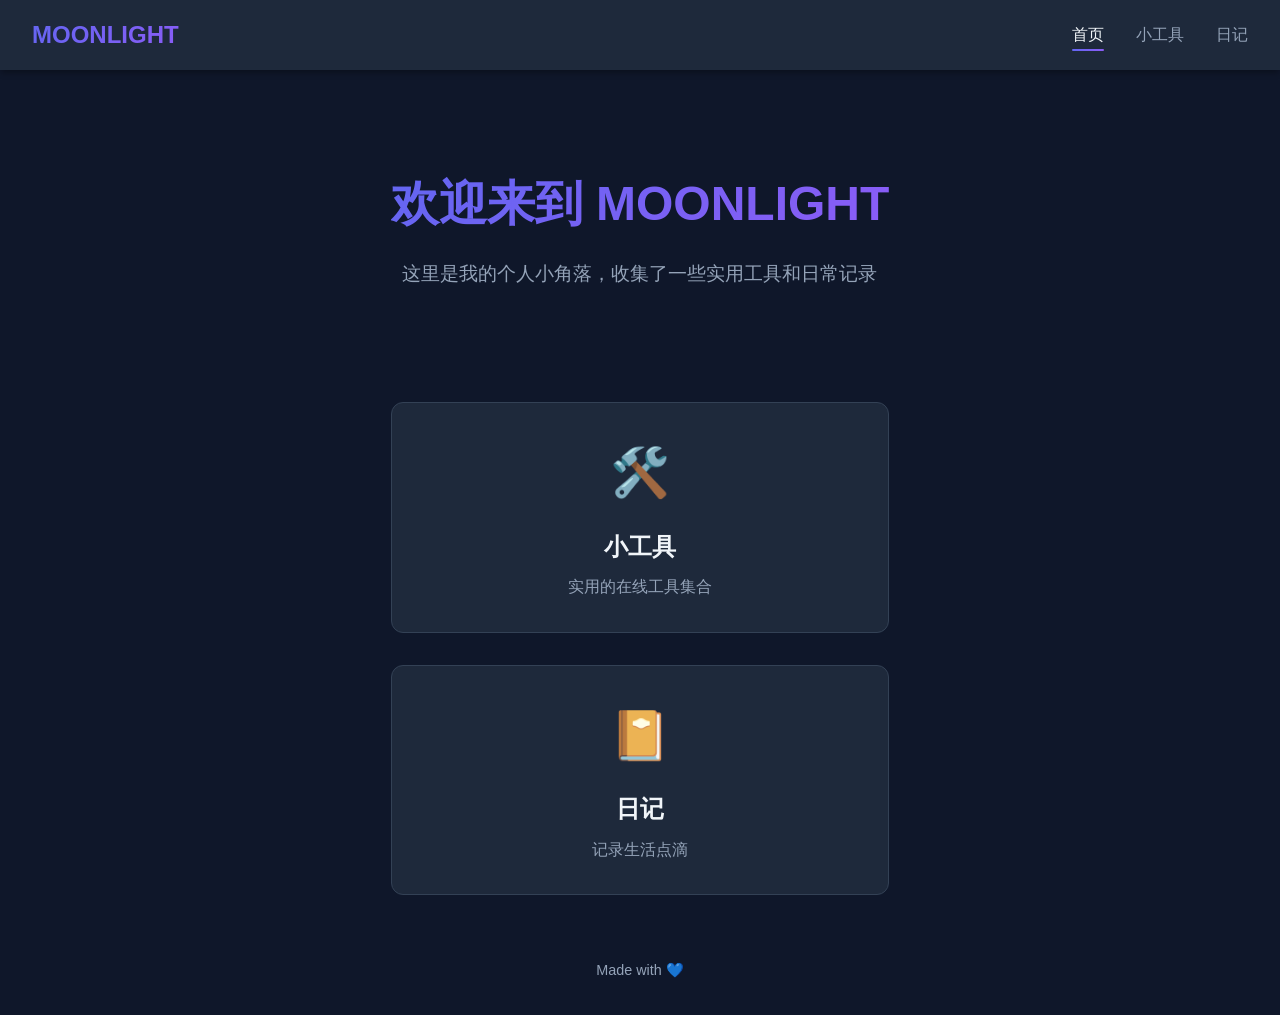
==== index.html @ 97c117bb "添加网站源代码文件" ====
<!DOCTYPE html>
<html lang="zh-CN">
<head>
    <meta charset="UTF-8">
    <meta name="viewport" content="width=device-width, initial-scale=1.0">
    <title>MOONLIGHT - 个人小站</title>
    <link rel="stylesheet" href="styles.css">
</head>
<body>
    <nav class="navbar">
        <div class="nav-brand">MOONLIGHT</div>
        <ul class="nav-links">
            <li><a href="index.html" class="active">首页</a></li>
            <li><a href="tools.html">小工具</a></li>
            <li><a href="diary.html">日记</a></li>
        </ul>
    </nav>

    <main class="container">
        <section class="hero">
            <h1>欢迎来到 MOONLIGHT</h1>
            <p class="subtitle">这里是我的个人小角落，收集了一些实用工具和日常记录</p>
        </section>

        <section class="cards">
            <a href="tools.html" class="card">
                <div class="card-icon">🛠️</div>
                <h2>小工具</h2>
                <p>实用的在线工具集合</p>
            </a>
            <a href="diary.html" class="card">
                <div class="card-icon">📔</div>
                <h2>日记</h2>
                <p>记录生活点滴</p>
            </a>
        </section>
    </main>

    <footer>
        <p>Made with 💙</p>
    </footer>

    <script src="app.js"></script>
</body>
</html>
---- styles.css ----
/* ========== 基础样式 ========== */
:root {
    --primary: #6366f1;
    --primary-dark: #4f46e5;
    --secondary: #8b5cf6;
    --bg: #0f172a;
    --bg-card: #1e293b;
    --bg-hover: #334155;
    --text: #f1f5f9;
    --text-muted: #94a3b8;
    --border: #334155;
    --success: #22c55e;
    --warning: #f59e0b;
    --danger: #ef4444;
    --radius: 12px;
    --shadow: 0 4px 6px -1px rgba(0, 0, 0, 0.3);
}

* {
    margin: 0;
    padding: 0;
    box-sizing: border-box;
}

body {
    font-family: -apple-system, BlinkMacSystemFont, 'Segoe UI', Roboto, 'Helvetica Neue', Arial, sans-serif;
    background: var(--bg);
    color: var(--text);
    line-height: 1.6;
    min-height: 100vh;
    display: flex;
    flex-direction: column;
}

/* ========== 导航栏 ========== */
.navbar {
    background: var(--bg-card);
    padding: 1rem 2rem;
    display: flex;
    justify-content: space-between;
    align-items: center;
    box-shadow: var(--shadow);
    position: sticky;
    top: 0;
    z-index: 100;
}

.nav-brand {
    font-size: 1.5rem;
    font-weight: bold;
    background: linear-gradient(135deg, var(--primary), var(--secondary));
    -webkit-background-clip: text;
    -webkit-text-fill-color: transparent;
    background-clip: text;
}

.nav-links {
    display: flex;
    list-style: none;
    gap: 2rem;
}

.nav-links a {
    color: var(--text-muted);
    text-decoration: none;
    font-weight: 500;
    transition: color 0.2s;
    padding: 0.5rem 0;
    position: relative;
}

.nav-links a:hover,
.nav-links a.active {
    color: var(--text);
}

.nav-links a.active::after {
    content: '';
    position: absolute;
    bottom: 0;
    left: 0;
    right: 0;
    height: 2px;
    background: linear-gradient(90deg, var(--primary), var(--secondary));
    border-radius: 2px;
}

/* ========== 主容器 ========== */
.container {
    max-width: 1200px;
    margin: 0 auto;
    padding: 2rem;
    flex: 1;
}

.page-title {
    font-size: 2rem;
    margin-bottom: 2rem;
    text-align: center;
}

/* ========== 首页 Hero ========== */
.hero {
    text-align: center;
    padding: 4rem 0;
}

.hero h1 {
    font-size: 3rem;
    margin-bottom: 1rem;
    background: linear-gradient(135deg, var(--primary), var(--secondary));
    -webkit-background-clip: text;
    -webkit-text-fill-color: transparent;
    background-clip: text;
}

.subtitle {
    color: var(--text-muted);
    font-size: 1.2rem;
}

/* ========== 卡片 ========== */
.cards {
    display: grid;
    grid-template-columns: repeat(auto-fit, minmax(280px, 1fr));
    gap: 2rem;
    margin-top: 3rem;
}

.card {
    background: var(--bg-card);
    padding: 2rem;
    border-radius: var(--radius);
    text-align: center;
    text-decoration: none;
    color: var(--text);
    transition: all 0.3s ease;
    border: 1px solid var(--border);
}

.card:hover {
    transform: translateY(-5px);
    border-color: var(--primary);
    box-shadow: 0 10px 40px rgba(99, 102, 241, 0.2);
}

.card-icon {
    font-size: 3rem;
    margin-bottom: 1rem;
}

.card h2 {
    margin-bottom: 0.5rem;
    color: var(--text);
}

.card p {
    color: var(--text-muted);
}

/* ========== 工具页面 ========== */
.tools-grid {
    display: grid;
    grid-template-columns: repeat(auto-fit, minmax(320px, 1fr));
    gap: 1.5rem;
}

.tool-card {
    background: var(--bg-card);
    border-radius: var(--radius);
    padding: 1.5rem;
    border: 1px solid var(--border);
}

.tool-card h3 {
    margin-bottom: 1rem;
    color: var(--primary);
    font-size: 1.1rem;
}

.tool-content {
    display: flex;
    flex-direction: column;
    gap: 0.75rem;
}

.tool-content input,
.tool-content textarea {
    background: var(--bg);
    border: 1px solid var(--border);
    color: var(--text);
    padding: 0.75rem;
    border-radius: 8px;
    font-size: 0.95rem;
    font-family: inherit;
}

.tool-content input:focus,
.tool-content textarea:focus {
    outline: none;
    border-color: var(--primary);
}

.tool-content textarea {
    min-height: 120px;
    resize: vertical;
}

.tool-options {
    display: flex;
    flex-direction: column;
    gap: 0.5rem;
    font-size: 0.9rem;
}

.tool-options label {
    display: flex;
    align-items: center;
    gap: 0.5rem;
    color: var(--text-muted);
}

.tool-options input[type="checkbox"] {
    width: auto;
}

/* 按钮样式 */
button {
    background: var(--primary);
    color: white;
    border: none;
    padding: 0.75rem 1.5rem;
    border-radius: 8px;
    cursor: pointer;
    font-size: 0.95rem;
    transition: all 0.2s;
    font-family: inherit;
}

button:hover {
    background: var(--primary-dark);
}

.btn-secondary {
    background: var(--bg-hover);
}

.btn-secondary:hover {
    background: var(--border);
}

.btn-small {
    padding: 0.4rem 0.8rem;
    font-size: 0.85rem;
}

/* 待办事项 */
.todo-input-group {
    display: flex;
    gap: 0.5rem;
}

.todo-input-group input {
    flex: 1;
}

.todo-list {
    list-style: none;
    max-height: 200px;
    overflow-y: auto;
}

.todo-item {
    display: flex;
    align-items: center;
    gap: 0.5rem;
    padding: 0.5rem;
    background: var(--bg);
    border-radius: 6px;
    margin-bottom: 0.5rem;
}

.todo-item input[type="checkbox"] {
    width: auto;
}

.todo-item.completed span {
    text-decoration: line-through;
    color: var(--text-muted);
}

.todo-item button {
    margin-left: auto;
    padding: 0.25rem 0.5rem;
    background: var(--danger);
    font-size: 0.8rem;
}

/* 计时器 */
.timer-display {
    font-size: 3rem;
    font-weight: bold;
    text-align: center;
    font-family: 'Courier New', monospace;
    color: var(--primary);
}

.timer-buttons {
    display: flex;
    gap: 0.5rem;
    justify-content: center;
}

.timer-presets {
    display: flex;
    gap: 0.5rem;
    justify-content: center;
    margin-top: 0.5rem;
}

/* 字节转换 */
.byte-inputs label {
    display: flex;
    justify-content: space-between;
    align-items: center;
    color: var(--text-muted);
    font-size: 0.9rem;
}

.byte-inputs input {
    width: 60%;
}

/* JSON 按钮 */
.json-buttons {
    display: flex;
    gap: 0.5rem;
}

/* ========== 日记页面 ========== */
.diary-layout {
    display: grid;
    grid-template-columns: 1fr 1fr;
    gap: 2rem;
}

@media (max-width: 900px) {
    .diary-layout {
        grid-template-columns: 1fr;
    }
}

.diary-write,
.diary-list {
    background: var(--bg-card);
    border-radius: var(--radius);
    padding: 1.5rem;
    border: 1px solid var(--border);
}

.diary-write h2,
.diary-list h2 {
    margin-bottom: 1rem;
    font-size: 1.2rem;
}

.diary-form {
    display: flex;
    flex-direction: column;
    gap: 1rem;
}

.diary-form input,
.diary-form textarea {
    background: var(--bg);
    border: 1px solid var(--border);
    color: var(--text);
    padding: 0.75rem;
    border-radius: 8px;
    font-family: inherit;
}

.diary-form textarea {
    min-height: 150px;
    resize: vertical;
}

.diary-tags {
    display: flex;
    flex-direction: column;
    gap: 0.5rem;
}

.tag-list {
    display: flex;
    flex-wrap: wrap;
    gap: 0.5rem;
}

.tag {
    background: var(--primary);
    color: white;
    padding: 0.25rem 0.75rem;
    border-radius: 20px;
    font-size: 0.85rem;
    display: flex;
    align-items: center;
    gap: 0.25rem;
}

.tag button {
    background: none;
    padding: 0;
    font-size: 1rem;
    line-height: 1;
}

.diary-filter input {
    width: 100%;
    background: var(--bg);
    border: 1px solid var(--border);
    color: var(--text);
    padding: 0.75rem;
    border-radius: 8px;
    margin-bottom: 1rem;
}

.diary-entry {
    background: var(--bg);
    border-radius: 8px;
    padding: 1rem;
    margin-bottom: 1rem;
    border-left: 3px solid var(--primary);
}

.diary-entry h3 {
    font-size: 1rem;
    margin-bottom: 0.25rem;
}

.diary-entry .date {
    font-size: 0.85rem;
    color: var(--text-muted);
    margin-bottom: 0.5rem;
}

.diary-entry .content {
    color: var(--text-muted);
    font-size: 0.95rem;
    line-height: 1.5;
    margin-bottom: 0.5rem;
    white-space: pre-wrap;
}

.diary-entry .entry-tags {
    display: flex;
    gap: 0.5rem;
    flex-wrap: wrap;
}

.diary-entry .entry-tag {
    background: var(--bg-hover);
    color: var(--text-muted);
    padding: 0.15rem 0.5rem;
    border-radius: 12px;
    font-size: 0.75rem;
}

.diary-entry .actions {
    display: flex;
    gap: 0.5rem;
    margin-top: 0.75rem;
}

.diary-entry .actions button {
    padding: 0.4rem 0.8rem;
    font-size: 0.85rem;
}

.diary-entry .actions .btn-danger {
    background: var(--danger);
}

.empty-state {
    text-align: center;
    color: var(--text-muted);
    padding: 2rem;
}

/* ========== Footer ========== */
footer {
    text-align: center;
    padding: 2rem;
    color: var(--text-muted);
    font-size: 0.9rem;
}

/* ========== 响应式 ========== */
@media (max-width: 768px) {
    .navbar {
        flex-direction: column;
        gap: 1rem;
        padding: 1rem;
    }

    .nav-links {
        gap: 1rem;
    }

    .hero h1 {
        font-size: 2rem;
    }

    .container {
        padding: 1rem;
    }

    .tools-grid {
        grid-template-columns: 1fr;
    }

    .timer-display {
        font-size: 2rem;
    }
}

/* ========== 滚动条 ========== */
::-webkit-scrollbar {
    width: 8px;
    height: 8px;
}

::-webkit-scrollbar-track {
    background: var(--bg);
}

::-webkit-scrollbar-thumb {
    background: var(--border);
    border-radius: 4px;
}

::-webkit-scrollbar-thumb:hover {
    background: var(--bg-hover);
}

/* ========== 选中样式 ========== */
::selection {
    background: var(--primary);
    color: white;
}
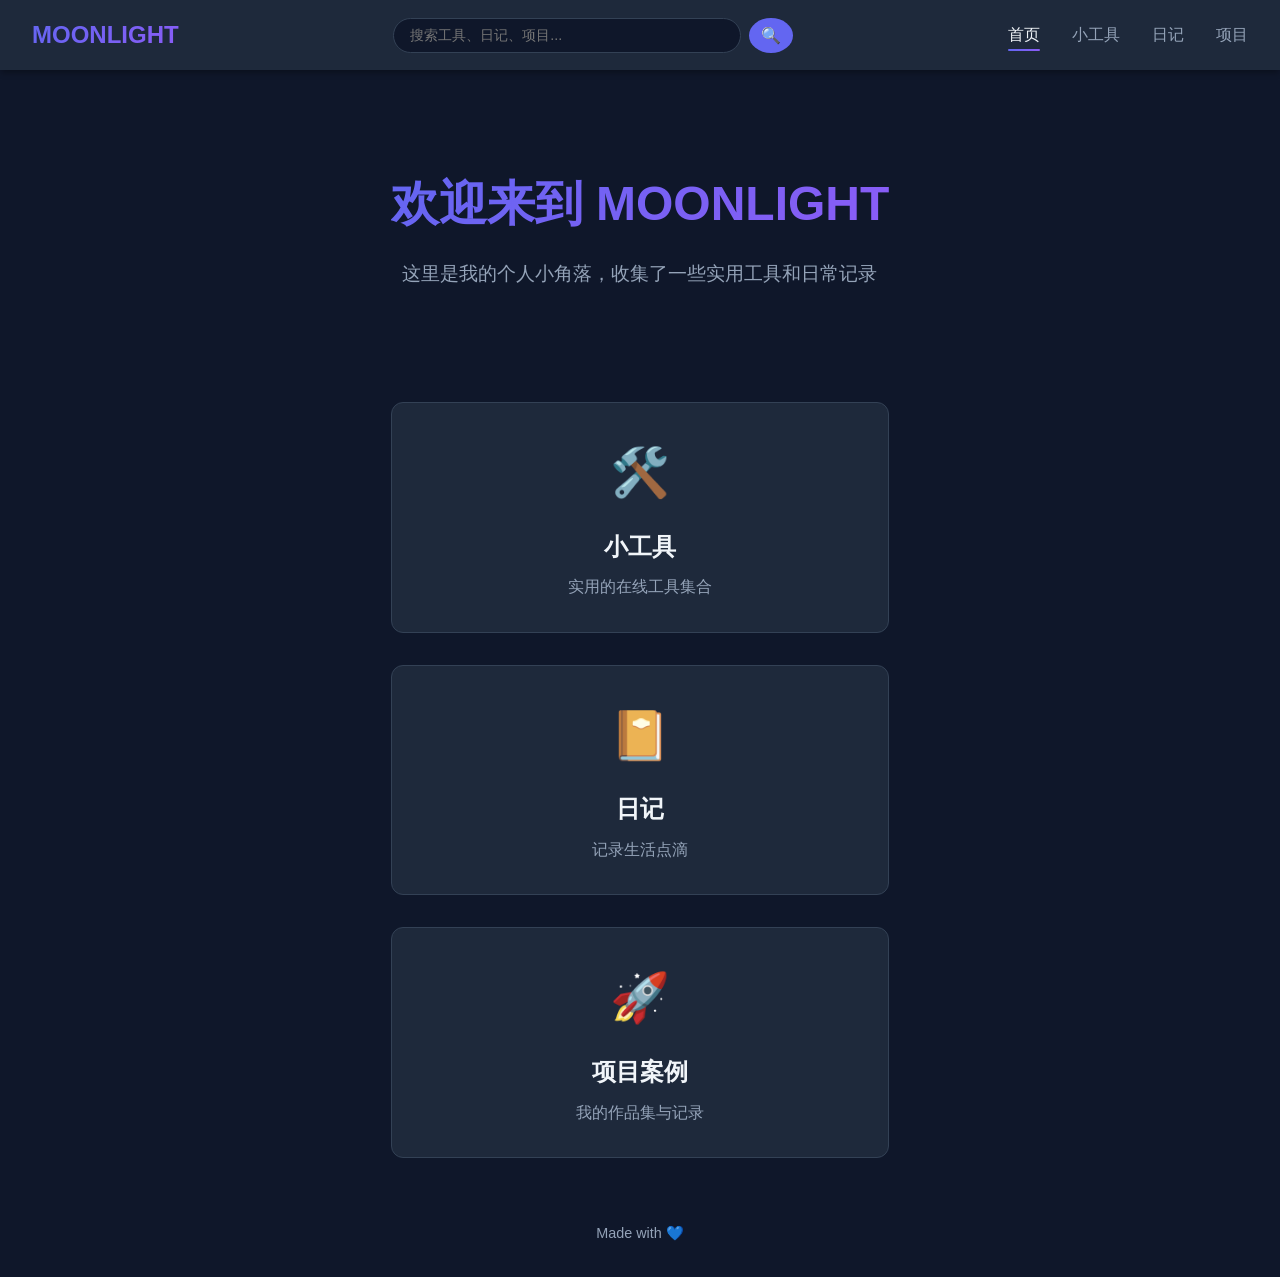
==== commit 5409b483: "增加搜索和评论" ====
--- a/index.html
+++ b/index.html
@@ -9,10 +9,18 @@
 <body>
     <nav class="navbar">
         <div class="nav-brand">MOONLIGHT</div>
+        <div class="nav-center">
+            <div class="global-search">
+                <input type="text" id="global-search-input" placeholder="搜索工具、日记、项目...">
+                <button id="search-btn" onclick="performGlobalSearch()">🔍</button>
+                <div id="search-results" class="search-dropdown"></div>
+            </div>
+        </div>
         <ul class="nav-links">
             <li><a href="index.html" class="active">首页</a></li>
             <li><a href="tools.html">小工具</a></li>
             <li><a href="diary.html">日记</a></li>
+            <li><a href="projects.html">项目</a></li>
         </ul>
     </nav>
 
@@ -33,6 +41,11 @@
                 <h2>日记</h2>
                 <p>记录生活点滴</p>
             </a>
+            <a href="projects.html" class="card">
+                <div class="card-icon">🚀</div>
+                <h2>项目案例</h2>
+                <p>我的作品集与记录</p>
+            </a>
         </section>
     </main>
 
--- a/styles.css
+++ b/styles.css
@@ -45,6 +45,101 @@
     z-index: 100;
 }
 
+.nav-center {
+    flex: 1;
+    display: flex;
+    justify-content: center;
+    max-width: 400px;
+    margin: 0 2rem;
+}
+
+/* ========== 全局搜索 ========== */
+.global-search {
+    position: relative;
+    width: 100%;
+    display: flex;
+    gap: 0.5rem;
+}
+
+.global-search input {
+    flex: 1;
+    background: var(--bg);
+    border: 1px solid var(--border);
+    color: var(--text);
+    padding: 0.5rem 1rem;
+    border-radius: 20px;
+    font-size: 0.9rem;
+    outline: none;
+    transition: border-color 0.2s;
+}
+
+.global-search input:focus {
+    border-color: var(--primary);
+}
+
+.global-search button {
+    padding: 0.5rem 0.75rem;
+    border-radius: 50%;
+    font-size: 1rem;
+}
+
+.search-dropdown {
+    position: absolute;
+    top: 100%;
+    left: 0;
+    right: 0;
+    background: var(--bg-card);
+    border: 1px solid var(--border);
+    border-radius: var(--radius);
+    margin-top: 0.5rem;
+    max-height: 300px;
+    overflow-y: auto;
+    display: none;
+    box-shadow: var(--shadow);
+    z-index: 101;
+}
+
+.search-dropdown.active {
+    display: block;
+}
+
+.search-result-item {
+    padding: 0.75rem 1rem;
+    cursor: pointer;
+    border-bottom: 1px solid var(--border);
+    transition: background 0.2s;
+}
+
+.search-result-item:last-child {
+    border-bottom: none;
+}
+
+.search-result-item:hover {
+    background: var(--bg-hover);
+}
+
+.search-result-item .result-type {
+    font-size: 0.75rem;
+    color: var(--primary);
+    margin-bottom: 0.25rem;
+}
+
+.search-result-item .result-title {
+    font-weight: 500;
+    margin-bottom: 0.25rem;
+}
+
+.search-result-item .result-desc {
+    font-size: 0.85rem;
+    color: var(--text-muted);
+}
+
+.search-no-results {
+    padding: 1rem;
+    text-align: center;
+    color: var(--text-muted);
+}
+
 .nav-brand {
     font-size: 1.5rem;
     font-weight: bold;
@@ -503,8 +598,17 @@
         padding: 1rem;
     }
 
+    .nav-center {
+        order: 3;
+        width: 100%;
+        max-width: none;
+        margin: 0;
+    }
+
     .nav-links {
         gap: 1rem;
+        flex-wrap: wrap;
+        justify-content: center;
     }
 
     .hero h1 {
@@ -521,6 +625,10 @@
 
     .timer-display {
         font-size: 2rem;
+    }
+
+    .project-filter {
+        flex-direction: column;
     }
 }
 
@@ -543,6 +651,284 @@
     background: var(--bg-hover);
 }
 
+/* ========== 项目页面 ========== */
+.projects-layout {
+    display: grid;
+    grid-template-columns: 1fr 1fr;
+    gap: 2rem;
+}
+
+@media (max-width: 900px) {
+    .projects-layout {
+        grid-template-columns: 1fr;
+    }
+
+    .project-detail {
+        position: fixed;
+        top: 0;
+        left: 0;
+        right: 0;
+        bottom: 0;
+        z-index: 200;
+        border-radius: 0;
+        overflow-y: auto;
+    }
+
+    .nav-center {
+        display: none;
+    }
+}
+
+.projects-list {
+    background: var(--bg-card);
+    border-radius: var(--radius);
+    padding: 1.5rem;
+    border: 1px solid var(--border);
+}
+
+.project-filter {
+    display: flex;
+    gap: 1rem;
+    margin-bottom: 1.5rem;
+}
+
+.project-filter input {
+    flex: 1;
+    background: var(--bg);
+    border: 1px solid var(--border);
+    color: var(--text);
+    padding: 0.75rem;
+    border-radius: 8px;
+}
+
+.project-form {
+    background: var(--bg);
+    border-radius: 8px;
+    padding: 1.5rem;
+    margin-bottom: 1.5rem;
+    border: 1px solid var(--border);
+}
+
+.project-form h3 {
+    margin-bottom: 1rem;
+    color: var(--primary);
+}
+
+.project-form input,
+.project-form textarea {
+    width: 100%;
+    background: var(--bg-card);
+    border: 1px solid var(--border);
+    color: var(--text);
+    padding: 0.75rem;
+    border-radius: 8px;
+    margin-bottom: 0.75rem;
+    font-family: inherit;
+}
+
+.project-form textarea {
+    min-height: 100px;
+    resize: vertical;
+}
+
+.form-actions {
+    display: flex;
+    gap: 0.5rem;
+}
+
+.project-item {
+    background: var(--bg);
+    border-radius: 8px;
+    padding: 1.25rem;
+    margin-bottom: 1rem;
+    border: 1px solid var(--border);
+    cursor: pointer;
+    transition: all 0.2s;
+}
+
+.project-item:hover {
+    border-color: var(--primary);
+    transform: translateX(5px);
+}
+
+.project-item h3 {
+    font-size: 1.1rem;
+    margin-bottom: 0.5rem;
+    color: var(--text);
+}
+
+.project-item p {
+    color: var(--text-muted);
+    font-size: 0.9rem;
+    line-height: 1.5;
+    margin-bottom: 0.75rem;
+    display: -webkit-box;
+    -webkit-line-clamp: 2;
+    -webkit-box-orient: vertical;
+    overflow: hidden;
+}
+
+.project-item .project-meta {
+    display: flex;
+    justify-content: space-between;
+    align-items: center;
+    font-size: 0.85rem;
+    color: var(--text-muted);
+}
+
+.project-item .project-tags {
+    display: flex;
+    gap: 0.5rem;
+    flex-wrap: wrap;
+}
+
+.project-item .project-tag {
+    background: var(--bg-hover);
+    padding: 0.2rem 0.6rem;
+    border-radius: 12px;
+    font-size: 0.75rem;
+}
+
+.project-detail {
+    background: var(--bg-card);
+    border-radius: var(--radius);
+    padding: 1.5rem;
+    border: 1px solid var(--border);
+    position: sticky;
+    top: 80px;
+    max-height: calc(100vh - 100px);
+    overflow-y: auto;
+}
+
+.detail-header {
+    display: flex;
+    justify-content: space-between;
+    align-items: flex-start;
+    margin-bottom: 1rem;
+}
+
+.detail-header h2 {
+    font-size: 1.5rem;
+    color: var(--text);
+}
+
+.btn-close {
+    background: none;
+    border: none;
+    color: var(--text-muted);
+    font-size: 1.5rem;
+    cursor: pointer;
+    padding: 0;
+    width: 32px;
+    height: 32px;
+    display: flex;
+    align-items: center;
+    justify-content: center;
+    border-radius: 50%;
+}
+
+.btn-close:hover {
+    background: var(--bg-hover);
+    color: var(--text);
+}
+
+#detail-content {
+    color: var(--text-muted);
+    line-height: 1.8;
+    margin-bottom: 1rem;
+    white-space: pre-wrap;
+}
+
+#detail-content a {
+    color: var(--primary);
+    word-break: break-all;
+}
+
+/* 评论区 */
+.comments-section {
+    margin-top: 2rem;
+    padding-top: 2rem;
+    border-top: 1px solid var(--border);
+}
+
+.comments-section h3 {
+    margin-bottom: 1rem;
+    font-size: 1.1rem;
+}
+
+.comment-form {
+    background: var(--bg);
+    border-radius: 8px;
+    padding: 1rem;
+    margin-bottom: 1.5rem;
+}
+
+.comment-form input,
+.comment-form textarea {
+    width: 100%;
+    background: var(--bg-card);
+    border: 1px solid var(--border);
+    color: var(--text);
+    padding: 0.75rem;
+    border-radius: 8px;
+    margin-bottom: 0.75rem;
+    font-family: inherit;
+}
+
+.comment-form input {
+    max-width: 200px;
+}
+
+.comment-form textarea {
+    min-height: 80px;
+    resize: vertical;
+}
+
+.comment-item {
+    background: var(--bg);
+    border-radius: 8px;
+    padding: 1rem;
+    margin-bottom: 1rem;
+}
+
+.comment-item .comment-header {
+    display: flex;
+    justify-content: space-between;
+    align-items: center;
+    margin-bottom: 0.5rem;
+}
+
+.comment-item .comment-author {
+    font-weight: 500;
+    color: var(--primary);
+}
+
+.comment-item .comment-time {
+    font-size: 0.8rem;
+    color: var(--text-muted);
+}
+
+.comment-item .comment-content {
+    color: var(--text-muted);
+    line-height: 1.6;
+}
+
+.comment-item .comment-actions {
+    margin-top: 0.5rem;
+}
+
+.comment-item .comment-actions button {
+    padding: 0.25rem 0.5rem;
+    font-size: 0.8rem;
+    background: var(--danger);
+}
+
+.no-comments {
+    text-align: center;
+    color: var(--text-muted);
+    padding: 2rem;
+}
+
 /* ========== 选中样式 ========== */
 ::selection {
     background: var(--primary);
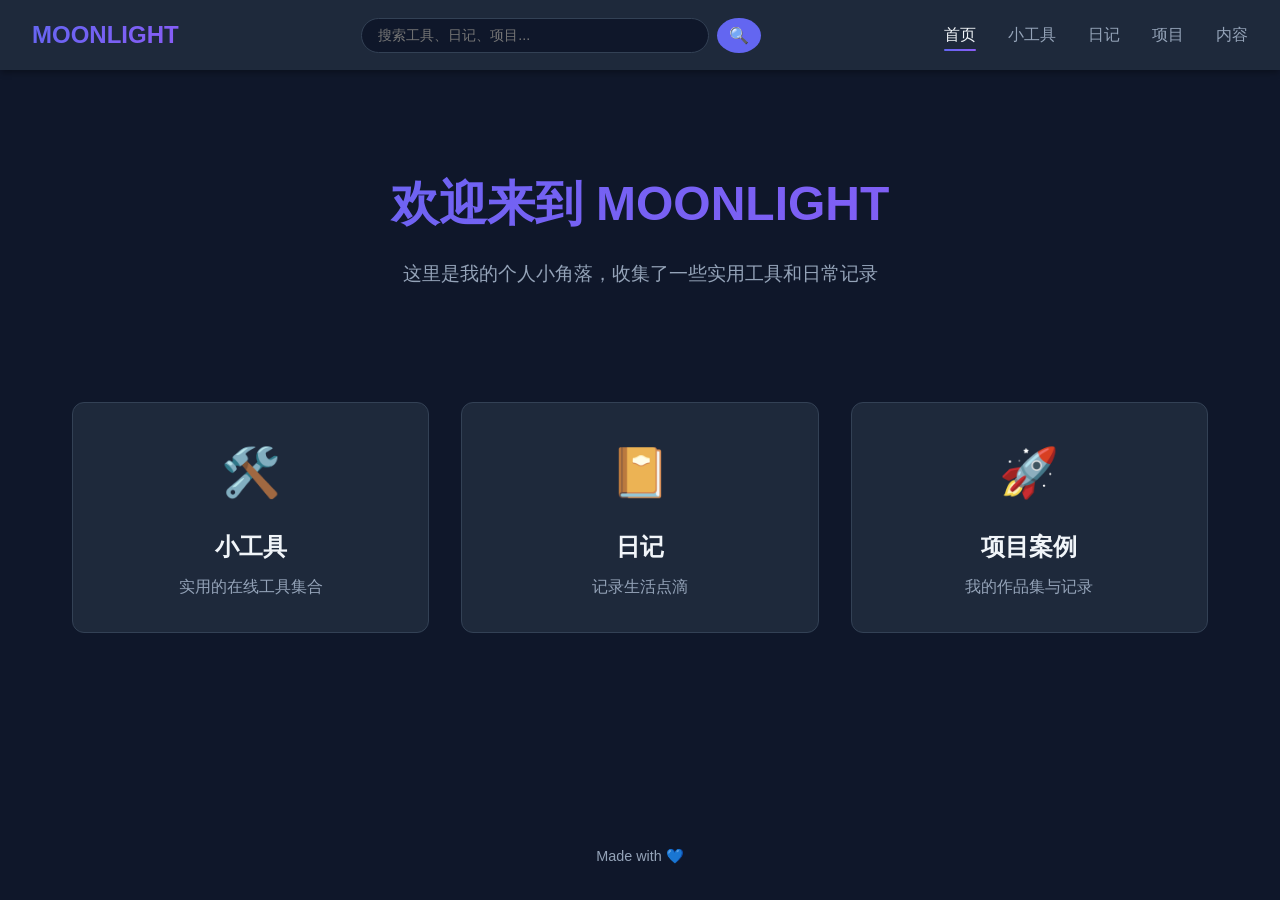
==== commit 74ab8143: "重构样式并新增内容中心页面 - 整理 styles.css 结构，修复移动端响应式 bug - 新增 content.html 内容分享页面，支持 Markdown 文章、本地视频和 HTML 演示 " ====
--- a/index.html
+++ b/index.html
@@ -21,6 +21,7 @@
             <li><a href="tools.html">小工具</a></li>
             <li><a href="diary.html">日记</a></li>
             <li><a href="projects.html">项目</a></li>
+            <li><a href="content.html">内容</a></li>
         </ul>
     </nav>
 
--- a/styles.css
+++ b/styles.css
@@ -1,4 +1,4 @@
-/* ========== 基础样式 ========== */
+/* ========== 变量与重置 ========== */
 :root {
     --primary: #6366f1;
     --primary-dark: #4f46e5;
@@ -32,6 +32,28 @@
     flex-direction: column;
 }
 
+/* ========== 布局 ========== */
+.container {
+    max-width: 1200px;
+    margin: 0 auto;
+    padding: 2rem;
+    flex: 1;
+    width: 100%;
+}
+
+.page-title {
+    font-size: 2rem;
+    margin-bottom: 2rem;
+    text-align: center;
+}
+
+footer {
+    text-align: center;
+    padding: 2rem;
+    color: var(--text-muted);
+    font-size: 0.9rem;
+}
+
 /* ========== 导航栏 ========== */
 .navbar {
     background: var(--bg-card);
@@ -43,101 +65,7 @@
     position: sticky;
     top: 0;
     z-index: 100;
-}
-
-.nav-center {
-    flex: 1;
-    display: flex;
-    justify-content: center;
-    max-width: 400px;
-    margin: 0 2rem;
-}
-
-/* ========== 全局搜索 ========== */
-.global-search {
-    position: relative;
-    width: 100%;
-    display: flex;
-    gap: 0.5rem;
-}
-
-.global-search input {
-    flex: 1;
-    background: var(--bg);
-    border: 1px solid var(--border);
-    color: var(--text);
-    padding: 0.5rem 1rem;
-    border-radius: 20px;
-    font-size: 0.9rem;
-    outline: none;
-    transition: border-color 0.2s;
-}
-
-.global-search input:focus {
-    border-color: var(--primary);
-}
-
-.global-search button {
-    padding: 0.5rem 0.75rem;
-    border-radius: 50%;
-    font-size: 1rem;
-}
-
-.search-dropdown {
-    position: absolute;
-    top: 100%;
-    left: 0;
-    right: 0;
-    background: var(--bg-card);
-    border: 1px solid var(--border);
-    border-radius: var(--radius);
-    margin-top: 0.5rem;
-    max-height: 300px;
-    overflow-y: auto;
-    display: none;
-    box-shadow: var(--shadow);
-    z-index: 101;
-}
-
-.search-dropdown.active {
-    display: block;
-}
-
-.search-result-item {
-    padding: 0.75rem 1rem;
-    cursor: pointer;
-    border-bottom: 1px solid var(--border);
-    transition: background 0.2s;
-}
-
-.search-result-item:last-child {
-    border-bottom: none;
-}
-
-.search-result-item:hover {
-    background: var(--bg-hover);
-}
-
-.search-result-item .result-type {
-    font-size: 0.75rem;
-    color: var(--primary);
-    margin-bottom: 0.25rem;
-}
-
-.search-result-item .result-title {
-    font-weight: 500;
-    margin-bottom: 0.25rem;
-}
-
-.search-result-item .result-desc {
-    font-size: 0.85rem;
-    color: var(--text-muted);
-}
-
-.search-no-results {
-    padding: 1rem;
-    text-align: center;
-    color: var(--text-muted);
+    gap: 1rem;
 }
 
 .nav-brand {
@@ -147,6 +75,15 @@
     -webkit-background-clip: text;
     -webkit-text-fill-color: transparent;
     background-clip: text;
+    white-space: nowrap;
+}
+
+.nav-center {
+    flex: 1;
+    display: flex;
+    justify-content: center;
+    max-width: 400px;
+    margin: 0 2rem;
 }
 
 .nav-links {
@@ -180,21 +117,94 @@
     border-radius: 2px;
 }
 
-/* ========== 主容器 ========== */
-.container {
-    max-width: 1200px;
-    margin: 0 auto;
-    padding: 2rem;
+/* ========== 全局搜索 ========== */
+.global-search {
+    position: relative;
+    width: 100%;
+    display: flex;
+    gap: 0.5rem;
+}
+
+.global-search input {
     flex: 1;
-}
-
-.page-title {
-    font-size: 2rem;
-    margin-bottom: 2rem;
+    background: var(--bg);
+    border: 1px solid var(--border);
+    color: var(--text);
+    padding: 0.5rem 1rem;
+    border-radius: 20px;
+    font-size: 0.9rem;
+    outline: none;
+    transition: border-color 0.2s;
+}
+
+.global-search input:focus {
+    border-color: var(--primary);
+}
+
+.global-search button {
+    padding: 0.5rem 0.75rem;
+    border-radius: 50%;
+    font-size: 1rem;
+}
+
+.search-dropdown {
+    position: absolute;
+    top: 100%;
+    left: 0;
+    right: 0;
+    background: var(--bg-card);
+    border: 1px solid var(--border);
+    border-radius: var(--radius);
+    margin-top: 0.5rem;
+    max-height: 300px;
+    overflow-y: auto;
+    display: none;
+    box-shadow: var(--shadow);
+    z-index: 101;
+}
+
+.search-dropdown.active {
+    display: block;
+}
+
+.search-result-item {
+    padding: 0.75rem 1rem;
+    cursor: pointer;
+    border-bottom: 1px solid var(--border);
+    transition: background 0.2s;
+}
+
+.search-result-item:last-child {
+    border-bottom: none;
+}
+
+.search-result-item:hover {
+    background: var(--bg-hover);
+}
+
+.search-result-item .result-type {
+    font-size: 0.75rem;
+    color: var(--primary);
+    margin-bottom: 0.25rem;
+}
+
+.search-result-item .result-title {
+    font-weight: 500;
+    margin-bottom: 0.25rem;
+}
+
+.search-result-item .result-desc {
+    font-size: 0.85rem;
+    color: var(--text-muted);
+}
+
+.search-no-results {
+    padding: 1rem;
     text-align: center;
-}
-
-/* ========== 首页 Hero ========== */
+    color: var(--text-muted);
+}
+
+/* ========== 首页 ========== */
 .hero {
     text-align: center;
     padding: 4rem 0;
@@ -214,7 +224,6 @@
     font-size: 1.2rem;
 }
 
-/* ========== 卡片 ========== */
 .cards {
     display: grid;
     grid-template-columns: repeat(auto-fit, minmax(280px, 1fr));
@@ -253,6 +262,105 @@
     color: var(--text-muted);
 }
 
+/* ========== 通用组件 ========== */
+
+/* 按钮 */
+button {
+    background: var(--primary);
+    color: white;
+    border: none;
+    padding: 0.75rem 1.5rem;
+    border-radius: 8px;
+    cursor: pointer;
+    font-size: 0.95rem;
+    transition: all 0.2s;
+    font-family: inherit;
+}
+
+button:hover {
+    background: var(--primary-dark);
+}
+
+.btn-secondary {
+    background: var(--bg-hover);
+}
+
+.btn-secondary:hover {
+    background: var(--border);
+}
+
+.btn-small {
+    padding: 0.4rem 0.8rem;
+    font-size: 0.85rem;
+}
+
+.btn-danger {
+    background: var(--danger);
+}
+
+.btn-primary {
+    background: var(--primary);
+}
+
+/* 输入框与表单 */
+input,
+textarea,
+select {
+    background: var(--bg);
+    border: 1px solid var(--border);
+    color: var(--text);
+    padding: 0.75rem;
+    border-radius: 8px;
+    font-size: 0.95rem;
+    font-family: inherit;
+    outline: none;
+    transition: border-color 0.2s;
+}
+
+input:focus,
+textarea:focus,
+select:focus {
+    border-color: var(--primary);
+}
+
+textarea {
+    resize: vertical;
+}
+
+/* 标签 */
+.tag {
+    background: var(--primary);
+    color: white;
+    padding: 0.25rem 0.75rem;
+    border-radius: 20px;
+    font-size: 0.85rem;
+    display: inline-flex;
+    align-items: center;
+    gap: 0.25rem;
+}
+
+.tag button {
+    background: none;
+    padding: 0;
+    font-size: 1rem;
+    line-height: 1;
+}
+
+.entry-tag {
+    background: var(--bg-hover);
+    color: var(--text-muted);
+    padding: 0.15rem 0.5rem;
+    border-radius: 12px;
+    font-size: 0.75rem;
+}
+
+/* 空状态 */
+.empty-state {
+    text-align: center;
+    color: var(--text-muted);
+    padding: 2rem;
+}
+
 /* ========== 工具页面 ========== */
 .tools-grid {
     display: grid;
@@ -317,36 +425,6 @@
 
 .tool-options input[type="checkbox"] {
     width: auto;
-}
-
-/* 按钮样式 */
-button {
-    background: var(--primary);
-    color: white;
-    border: none;
-    padding: 0.75rem 1.5rem;
-    border-radius: 8px;
-    cursor: pointer;
-    font-size: 0.95rem;
-    transition: all 0.2s;
-    font-family: inherit;
-}
-
-button:hover {
-    background: var(--primary-dark);
-}
-
-.btn-secondary {
-    background: var(--bg-hover);
-}
-
-.btn-secondary:hover {
-    background: var(--border);
-}
-
-.btn-small {
-    padding: 0.4rem 0.8rem;
-    font-size: 0.85rem;
 }
 
 /* 待办事项 */
@@ -439,12 +517,6 @@
     gap: 2rem;
 }
 
-@media (max-width: 900px) {
-    .diary-layout {
-        grid-template-columns: 1fr;
-    }
-}
-
 .diary-write,
 .diary-list {
     background: var(--bg-card);
@@ -486,28 +558,26 @@
     gap: 0.5rem;
 }
 
+.gh-settings {
+    margin-bottom: 1rem;
+    padding-bottom: 1rem;
+    border-bottom: 1px solid var(--border);
+}
+
+.gh-settings input {
+    width: 100%;
+    background: var(--bg);
+    border: 1px solid var(--border);
+    color: var(--text);
+    padding: 0.5rem;
+    border-radius: 6px;
+    margin-top: 0.5rem;
+}
+
 .tag-list {
     display: flex;
     flex-wrap: wrap;
     gap: 0.5rem;
-}
-
-.tag {
-    background: var(--primary);
-    color: white;
-    padding: 0.25rem 0.75rem;
-    border-radius: 20px;
-    font-size: 0.85rem;
-    display: flex;
-    align-items: center;
-    gap: 0.25rem;
-}
-
-.tag button {
-    background: none;
-    padding: 0;
-    font-size: 1rem;
-    line-height: 1;
 }
 
 .diary-filter input {
@@ -553,14 +623,6 @@
     flex-wrap: wrap;
 }
 
-.diary-entry .entry-tag {
-    background: var(--bg-hover);
-    color: var(--text-muted);
-    padding: 0.15rem 0.5rem;
-    border-radius: 12px;
-    font-size: 0.75rem;
-}
-
 .diary-entry .actions {
     display: flex;
     gap: 0.5rem;
@@ -570,85 +632,6 @@
 .diary-entry .actions button {
     padding: 0.4rem 0.8rem;
     font-size: 0.85rem;
-}
-
-.diary-entry .actions .btn-danger {
-    background: var(--danger);
-}
-
-.empty-state {
-    text-align: center;
-    color: var(--text-muted);
-    padding: 2rem;
-}
-
-/* ========== Footer ========== */
-footer {
-    text-align: center;
-    padding: 2rem;
-    color: var(--text-muted);
-    font-size: 0.9rem;
-}
-
-/* ========== 响应式 ========== */
-@media (max-width: 768px) {
-    .navbar {
-        flex-direction: column;
-        gap: 1rem;
-        padding: 1rem;
-    }
-
-    .nav-center {
-        order: 3;
-        width: 100%;
-        max-width: none;
-        margin: 0;
-    }
-
-    .nav-links {
-        gap: 1rem;
-        flex-wrap: wrap;
-        justify-content: center;
-    }
-
-    .hero h1 {
-        font-size: 2rem;
-    }
-
-    .container {
-        padding: 1rem;
-    }
-
-    .tools-grid {
-        grid-template-columns: 1fr;
-    }
-
-    .timer-display {
-        font-size: 2rem;
-    }
-
-    .project-filter {
-        flex-direction: column;
-    }
-}
-
-/* ========== 滚动条 ========== */
-::-webkit-scrollbar {
-    width: 8px;
-    height: 8px;
-}
-
-::-webkit-scrollbar-track {
-    background: var(--bg);
-}
-
-::-webkit-scrollbar-thumb {
-    background: var(--border);
-    border-radius: 4px;
-}
-
-::-webkit-scrollbar-thumb:hover {
-    background: var(--bg-hover);
 }
 
 /* ========== 项目页面 ========== */
@@ -656,27 +639,6 @@
     display: grid;
     grid-template-columns: 1fr 1fr;
     gap: 2rem;
-}
-
-@media (max-width: 900px) {
-    .projects-layout {
-        grid-template-columns: 1fr;
-    }
-
-    .project-detail {
-        position: fixed;
-        top: 0;
-        left: 0;
-        right: 0;
-        bottom: 0;
-        z-index: 200;
-        border-radius: 0;
-        overflow-y: auto;
-    }
-
-    .nav-center {
-        display: none;
-    }
 }
 
 .projects-list {
@@ -929,6 +891,341 @@
     padding: 2rem;
 }
 
+/* ========== 内容中心页面 ========== */
+.content-layout {
+    display: grid;
+    grid-template-columns: 320px 1fr;
+    gap: 2rem;
+    align-items: start;
+}
+
+.content-sidebar {
+    background: var(--bg-card);
+    border-radius: var(--radius);
+    padding: 1.5rem;
+    border: 1px solid var(--border);
+    max-height: calc(100vh - 140px);
+    overflow-y: auto;
+    position: sticky;
+    top: 80px;
+}
+
+.content-sidebar h2 {
+    font-size: 1.1rem;
+    margin-bottom: 1rem;
+}
+
+.content-filter input {
+    width: 100%;
+    background: var(--bg);
+    border: 1px solid var(--border);
+    color: var(--text);
+    padding: 0.6rem 0.75rem;
+    border-radius: 8px;
+    margin-bottom: 1rem;
+    font-size: 0.9rem;
+}
+
+.content-list {
+    display: flex;
+    flex-direction: column;
+    gap: 0.75rem;
+}
+
+.content-item {
+    background: var(--bg);
+    border-radius: 8px;
+    padding: 1rem;
+    cursor: pointer;
+    transition: all 0.2s;
+    border: 1px solid transparent;
+}
+
+.content-item:hover,
+.content-item.active {
+    border-color: var(--primary);
+    background: var(--bg-hover);
+}
+
+.content-item .item-header {
+    display: flex;
+    align-items: center;
+    gap: 0.5rem;
+    margin-bottom: 0.25rem;
+}
+
+.content-item .item-type {
+    font-size: 0.75rem;
+    padding: 0.1rem 0.4rem;
+    border-radius: 6px;
+    background: var(--primary);
+    color: white;
+}
+
+.content-item .item-type.video {
+    background: var(--warning);
+    color: var(--bg);
+}
+
+.content-item .item-type.demo {
+    background: var(--success);
+}
+
+.content-item .item-title {
+    font-weight: 500;
+    font-size: 0.95rem;
+}
+
+.content-item .item-summary {
+    font-size: 0.85rem;
+    color: var(--text-muted);
+    line-height: 1.4;
+    margin: 0.25rem 0;
+    display: -webkit-box;
+    -webkit-line-clamp: 2;
+    -webkit-box-orient: vertical;
+    overflow: hidden;
+}
+
+.content-item .item-meta {
+    font-size: 0.8rem;
+    color: var(--text-muted);
+    display: flex;
+    gap: 0.5rem;
+    flex-wrap: wrap;
+    margin-top: 0.25rem;
+}
+
+.content-main {
+    background: var(--bg-card);
+    border-radius: var(--radius);
+    padding: 2rem;
+    border: 1px solid var(--border);
+    min-height: calc(100vh - 140px);
+}
+
+.content-main.empty {
+    display: flex;
+    align-items: center;
+    justify-content: center;
+    color: var(--text-muted);
+    text-align: center;
+}
+
+.content-main .content-header {
+    margin-bottom: 1.5rem;
+    padding-bottom: 1rem;
+    border-bottom: 1px solid var(--border);
+}
+
+.content-main .content-header h2 {
+    font-size: 1.5rem;
+    margin-bottom: 0.5rem;
+}
+
+.content-main .content-header .content-meta {
+    display: flex;
+    gap: 1rem;
+    color: var(--text-muted);
+    font-size: 0.9rem;
+    flex-wrap: wrap;
+}
+
+.content-body {
+    line-height: 1.8;
+    color: var(--text);
+}
+
+/* Markdown 内容样式 */
+.content-body h1,
+.content-body h2,
+.content-body h3,
+.content-body h4 {
+    margin-top: 1.5rem;
+    margin-bottom: 0.75rem;
+    color: var(--text);
+}
+
+.content-body h1 {
+    font-size: 1.6rem;
+    border-bottom: 1px solid var(--border);
+    padding-bottom: 0.5rem;
+}
+
+.content-body h2 {
+    font-size: 1.3rem;
+}
+
+.content-body p {
+    margin-bottom: 1rem;
+}
+
+.content-body ul,
+.content-body ol {
+    margin-bottom: 1rem;
+    padding-left: 1.5rem;
+}
+
+.content-body li {
+    margin-bottom: 0.25rem;
+}
+
+.content-body code {
+    background: var(--bg);
+    padding: 0.2rem 0.4rem;
+    border-radius: 4px;
+    font-family: 'Courier New', monospace;
+    font-size: 0.9em;
+    color: var(--secondary);
+}
+
+.content-body pre {
+    background: var(--bg);
+    padding: 1rem;
+    border-radius: 8px;
+    overflow-x: auto;
+    margin-bottom: 1rem;
+}
+
+.content-body pre code {
+    background: none;
+    padding: 0;
+    color: var(--text);
+}
+
+.content-body blockquote {
+    border-left: 3px solid var(--primary);
+    padding-left: 1rem;
+    margin-left: 0;
+    color: var(--text-muted);
+    margin-bottom: 1rem;
+}
+
+.content-body a {
+    color: var(--primary);
+}
+
+.content-body img {
+    max-width: 100%;
+    border-radius: 8px;
+}
+
+/* 视频与演示容器 */
+.content-media {
+    width: 100%;
+    border-radius: var(--radius);
+    overflow: hidden;
+    background: var(--bg);
+    margin-bottom: 1rem;
+}
+
+.content-media video {
+    width: 100%;
+    display: block;
+}
+
+.content-media iframe {
+    width: 100%;
+    height: 500px;
+    border: none;
+    display: block;
+}
+
+.content-actions {
+    display: flex;
+    gap: 0.5rem;
+    margin-bottom: 1rem;
+}
+
+/* ========== 响应式 ========== */
+@media (max-width: 900px) {
+    .diary-layout,
+    .projects-layout,
+    .content-layout {
+        grid-template-columns: 1fr;
+    }
+
+    .project-detail,
+    .content-main {
+        position: static;
+        max-height: none;
+        min-height: auto;
+    }
+
+    .content-sidebar {
+        position: static;
+        max-height: none;
+    }
+
+    .content-media iframe {
+        height: 300px;
+    }
+}
+
+@media (max-width: 768px) {
+    .navbar {
+        flex-direction: column;
+        gap: 1rem;
+        padding: 1rem;
+    }
+
+    .nav-center {
+        order: 3;
+        width: 100%;
+        max-width: none;
+        margin: 0;
+    }
+
+    .nav-links {
+        gap: 1rem;
+        flex-wrap: wrap;
+        justify-content: center;
+    }
+
+    .hero h1 {
+        font-size: 2rem;
+    }
+
+    .container {
+        padding: 1rem;
+    }
+
+    .tools-grid {
+        grid-template-columns: 1fr;
+    }
+
+    .timer-display {
+        font-size: 2rem;
+    }
+
+    .project-filter {
+        flex-direction: column;
+    }
+
+    .content-main {
+        padding: 1rem;
+    }
+}
+
+/* ========== 滚动条 ========== */
+::-webkit-scrollbar {
+    width: 8px;
+    height: 8px;
+}
+
+::-webkit-scrollbar-track {
+    background: var(--bg);
+}
+
+::-webkit-scrollbar-thumb {
+    background: var(--border);
+    border-radius: 4px;
+}
+
+::-webkit-scrollbar-thumb:hover {
+    background: var(--bg-hover);
+}
+
 /* ========== 选中样式 ========== */
 ::selection {
     background: var(--primary);
